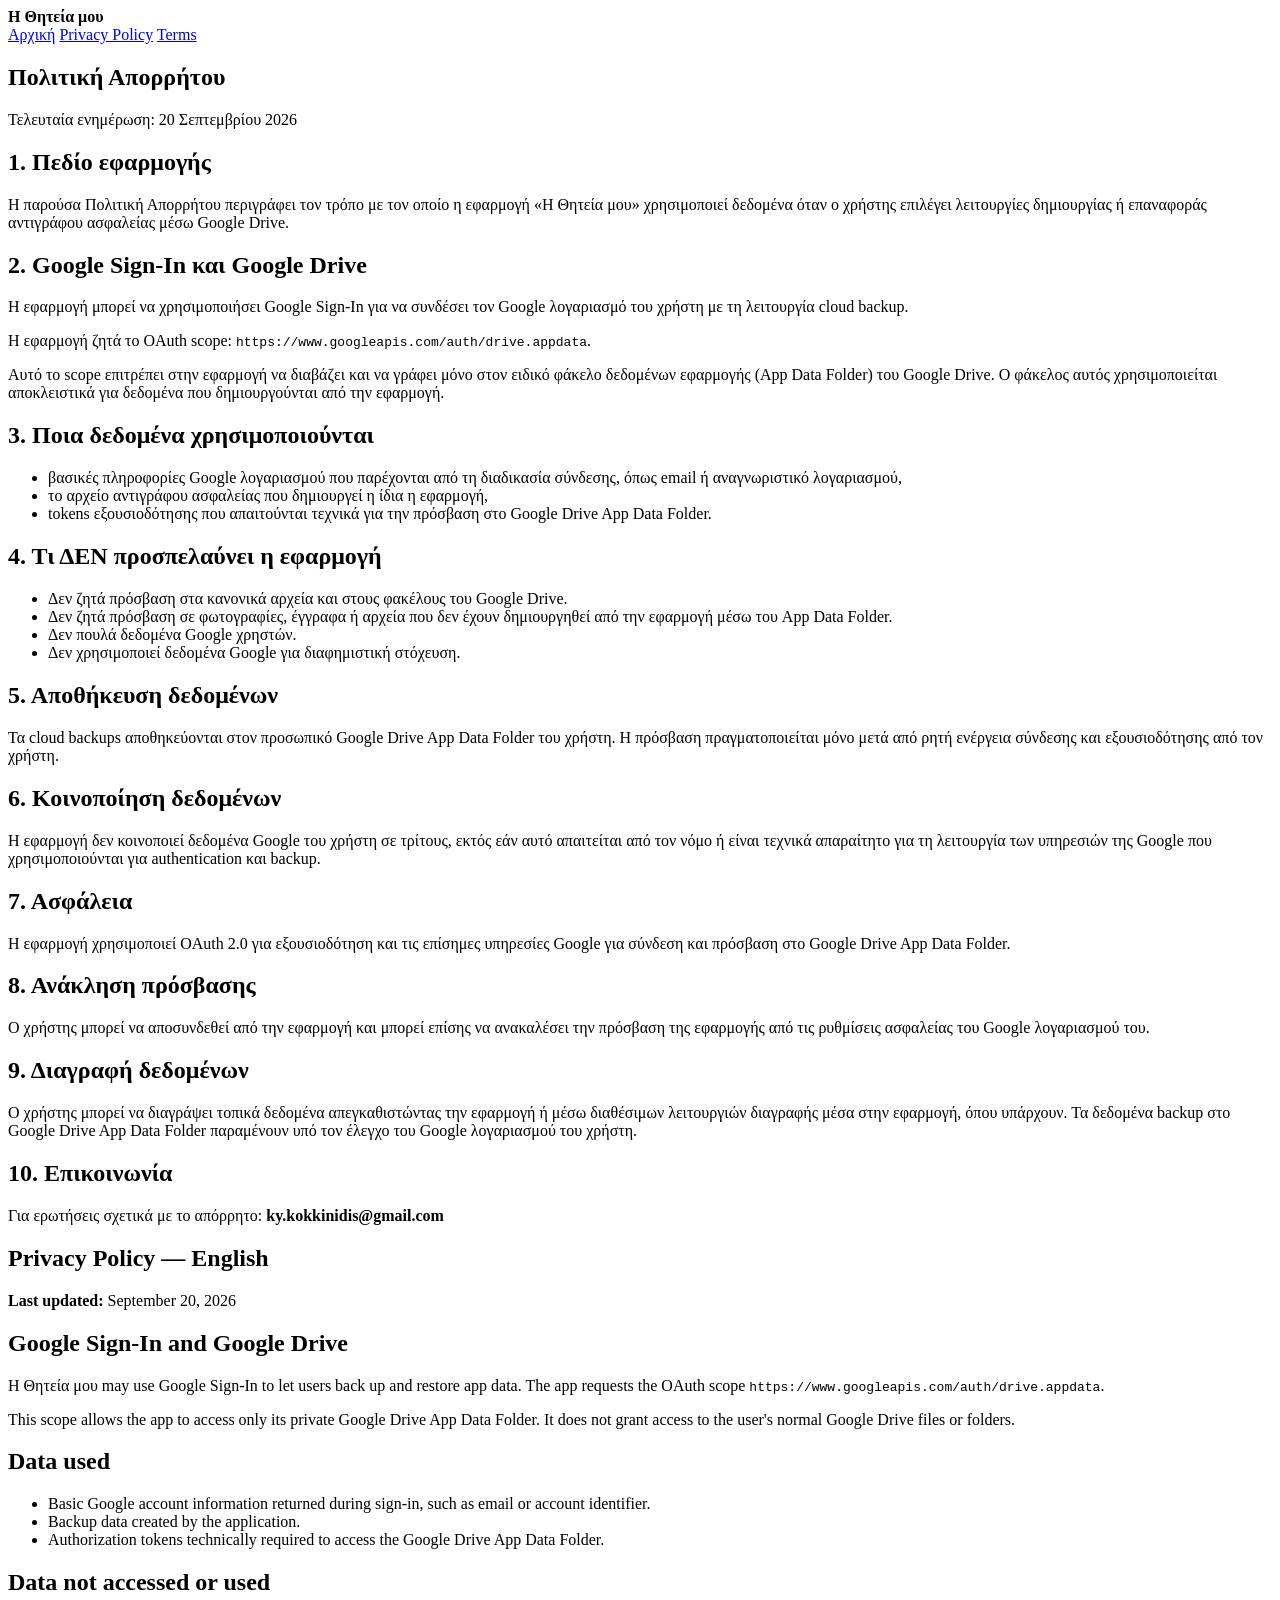
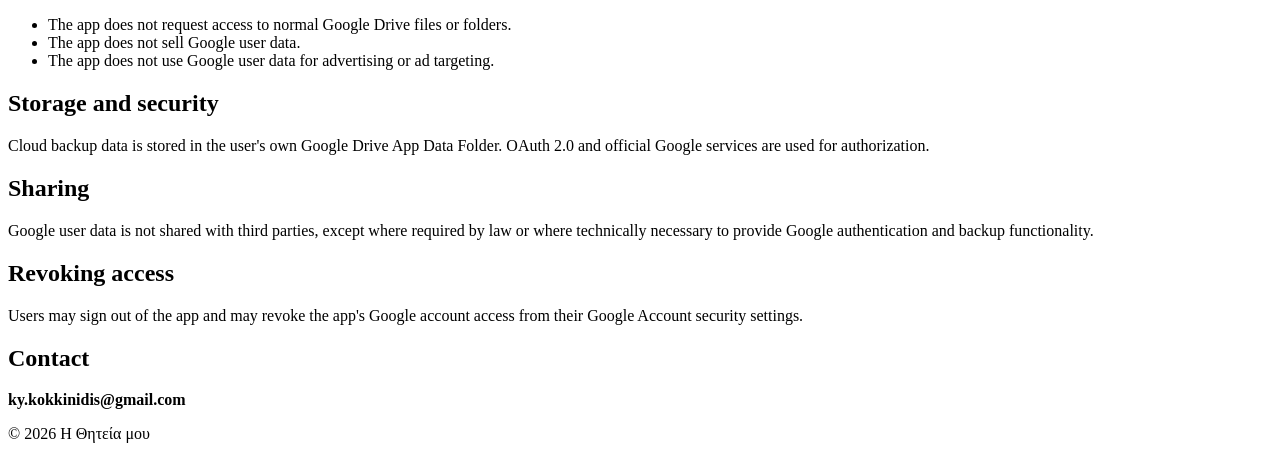
==== privacy.html @ b086dd26 "Add public GitHub Pages site" ====
<!doctype html>
<html lang="el">
<head>
  <meta charset="utf-8">
  <meta name="viewport" content="width=device-width,initial-scale=1">
  <title>Privacy Policy - Η Θητεία μου</title>
  <link rel="stylesheet" href="styles.css">
</head>
<body>
<header>
  <div class="container">
    <nav>
      <strong>Η Θητεία μου</strong>
      <div class="links">
        <a href="index.html">Αρχική</a>
        <a href="privacy.html">Privacy Policy</a>
        <a href="terms.html">Terms</a>
      </div>
    </nav>
  </div>
</header>
<main class="container">
  <section class="hero">
    <h1>Πολιτική Απορρήτου</h1>
    <p class="muted">Τελευταία ενημέρωση: 20 Σεπτεμβρίου 2026</p>
  </section>
  <div class="card">
    <h2>1. Πεδίο εφαρμογής</h2>
    <p>Η παρούσα Πολιτική Απορρήτου περιγράφει τον τρόπο με τον οποίο η εφαρμογή «Η Θητεία μου» χρησιμοποιεί δεδομένα όταν ο χρήστης επιλέγει λειτουργίες δημιουργίας ή επαναφοράς αντιγράφου ασφαλείας μέσω Google Drive.</p>
    <h2>2. Google Sign-In και Google Drive</h2>
    <p>Η εφαρμογή μπορεί να χρησιμοποιήσει Google Sign-In για να συνδέσει τον Google λογαριασμό του χρήστη με τη λειτουργία cloud backup.</p>
    <p>Η εφαρμογή ζητά το OAuth scope: <code>https://www.googleapis.com/auth/drive.appdata</code>.</p>
    <p>Αυτό το scope επιτρέπει στην εφαρμογή να διαβάζει και να γράφει μόνο στον ειδικό φάκελο δεδομένων εφαρμογής (App Data Folder) του Google Drive. Ο φάκελος αυτός χρησιμοποιείται αποκλειστικά για δεδομένα που δημιουργούνται από την εφαρμογή.</p>
    <h2>3. Ποια δεδομένα χρησιμοποιούνται</h2>
    <ul>
      <li>βασικές πληροφορίες Google λογαριασμού που παρέχονται από τη διαδικασία σύνδεσης, όπως email ή αναγνωριστικό λογαριασμού,</li>
      <li>το αρχείο αντιγράφου ασφαλείας που δημιουργεί η ίδια η εφαρμογή,</li>
      <li>tokens εξουσιοδότησης που απαιτούνται τεχνικά για την πρόσβαση στο Google Drive App Data Folder.</li>
    </ul>
    <h2>4. Τι ΔΕΝ προσπελαύνει η εφαρμογή</h2>
    <ul>
      <li>Δεν ζητά πρόσβαση στα κανονικά αρχεία και στους φακέλους του Google Drive.</li>
      <li>Δεν ζητά πρόσβαση σε φωτογραφίες, έγγραφα ή αρχεία που δεν έχουν δημιουργηθεί από την εφαρμογή μέσω του App Data Folder.</li>
      <li>Δεν πουλά δεδομένα Google χρηστών.</li>
      <li>Δεν χρησιμοποιεί δεδομένα Google για διαφημιστική στόχευση.</li>
    </ul>
    <h2>5. Αποθήκευση δεδομένων</h2>
    <p>Τα cloud backups αποθηκεύονται στον προσωπικό Google Drive App Data Folder του χρήστη. Η πρόσβαση πραγματοποιείται μόνο μετά από ρητή ενέργεια σύνδεσης και εξουσιοδότησης από τον χρήστη.</p>
    <h2>6. Κοινοποίηση δεδομένων</h2>
    <p>Η εφαρμογή δεν κοινοποιεί δεδομένα Google του χρήστη σε τρίτους, εκτός εάν αυτό απαιτείται από τον νόμο ή είναι τεχνικά απαραίτητο για τη λειτουργία των υπηρεσιών της Google που χρησιμοποιούνται για authentication και backup.</p>
    <h2>7. Ασφάλεια</h2>
    <p>Η εφαρμογή χρησιμοποιεί OAuth 2.0 για εξουσιοδότηση και τις επίσημες υπηρεσίες Google για σύνδεση και πρόσβαση στο Google Drive App Data Folder.</p>
    <h2>8. Ανάκληση πρόσβασης</h2>
    <p>Ο χρήστης μπορεί να αποσυνδεθεί από την εφαρμογή και μπορεί επίσης να ανακαλέσει την πρόσβαση της εφαρμογής από τις ρυθμίσεις ασφαλείας του Google λογαριασμού του.</p>
    <h2>9. Διαγραφή δεδομένων</h2>
    <p>Ο χρήστης μπορεί να διαγράψει τοπικά δεδομένα απεγκαθιστώντας την εφαρμογή ή μέσω διαθέσιμων λειτουργιών διαγραφής μέσα στην εφαρμογή, όπου υπάρχουν. Τα δεδομένα backup στο Google Drive App Data Folder παραμένουν υπό τον έλεγχο του Google λογαριασμού του χρήστη.</p>
    <h2>10. Επικοινωνία</h2>
    <p>Για ερωτήσεις σχετικά με το απόρρητο: <strong>ky.kokkinidis@gmail.com</strong></p>
  </div>
  <section class="lang-block">
    <h1>Privacy Policy — English</h1>
    <div class="card">
      <p><strong>Last updated:</strong> September 20, 2026</p>
      <h2>Google Sign-In and Google Drive</h2>
      <p>Η Θητεία μου may use Google Sign-In to let users back up and restore app data. The app requests the OAuth scope <code>https://www.googleapis.com/auth/drive.appdata</code>.</p>
      <p>This scope allows the app to access only its private Google Drive App Data Folder. It does not grant access to the user's normal Google Drive files or folders.</p>
      <h2>Data used</h2>
      <ul>
        <li>Basic Google account information returned during sign-in, such as email or account identifier.</li>
        <li>Backup data created by the application.</li>
        <li>Authorization tokens technically required to access the Google Drive App Data Folder.</li>
      </ul>
      <h2>Data not accessed or used</h2>
      <ul>
        <li>The app does not request access to normal Google Drive files or folders.</li>
        <li>The app does not sell Google user data.</li>
        <li>The app does not use Google user data for advertising or ad targeting.</li>
      </ul>
      <h2>Storage and security</h2>
      <p>Cloud backup data is stored in the user's own Google Drive App Data Folder. OAuth 2.0 and official Google services are used for authorization.</p>
      <h2>Sharing</h2>
      <p>Google user data is not shared with third parties, except where required by law or where technically necessary to provide Google authentication and backup functionality.</p>
      <h2>Revoking access</h2>
      <p>Users may sign out of the app and may revoke the app's Google account access from their Google Account security settings.</p>
      <h2>Contact</h2>
      <p><strong>ky.kokkinidis@gmail.com</strong></p>
    </div>
  </section>
</main>
<footer><div class="container">© 2026 Η Θητεία μου</div></footer>
</body>
</html>
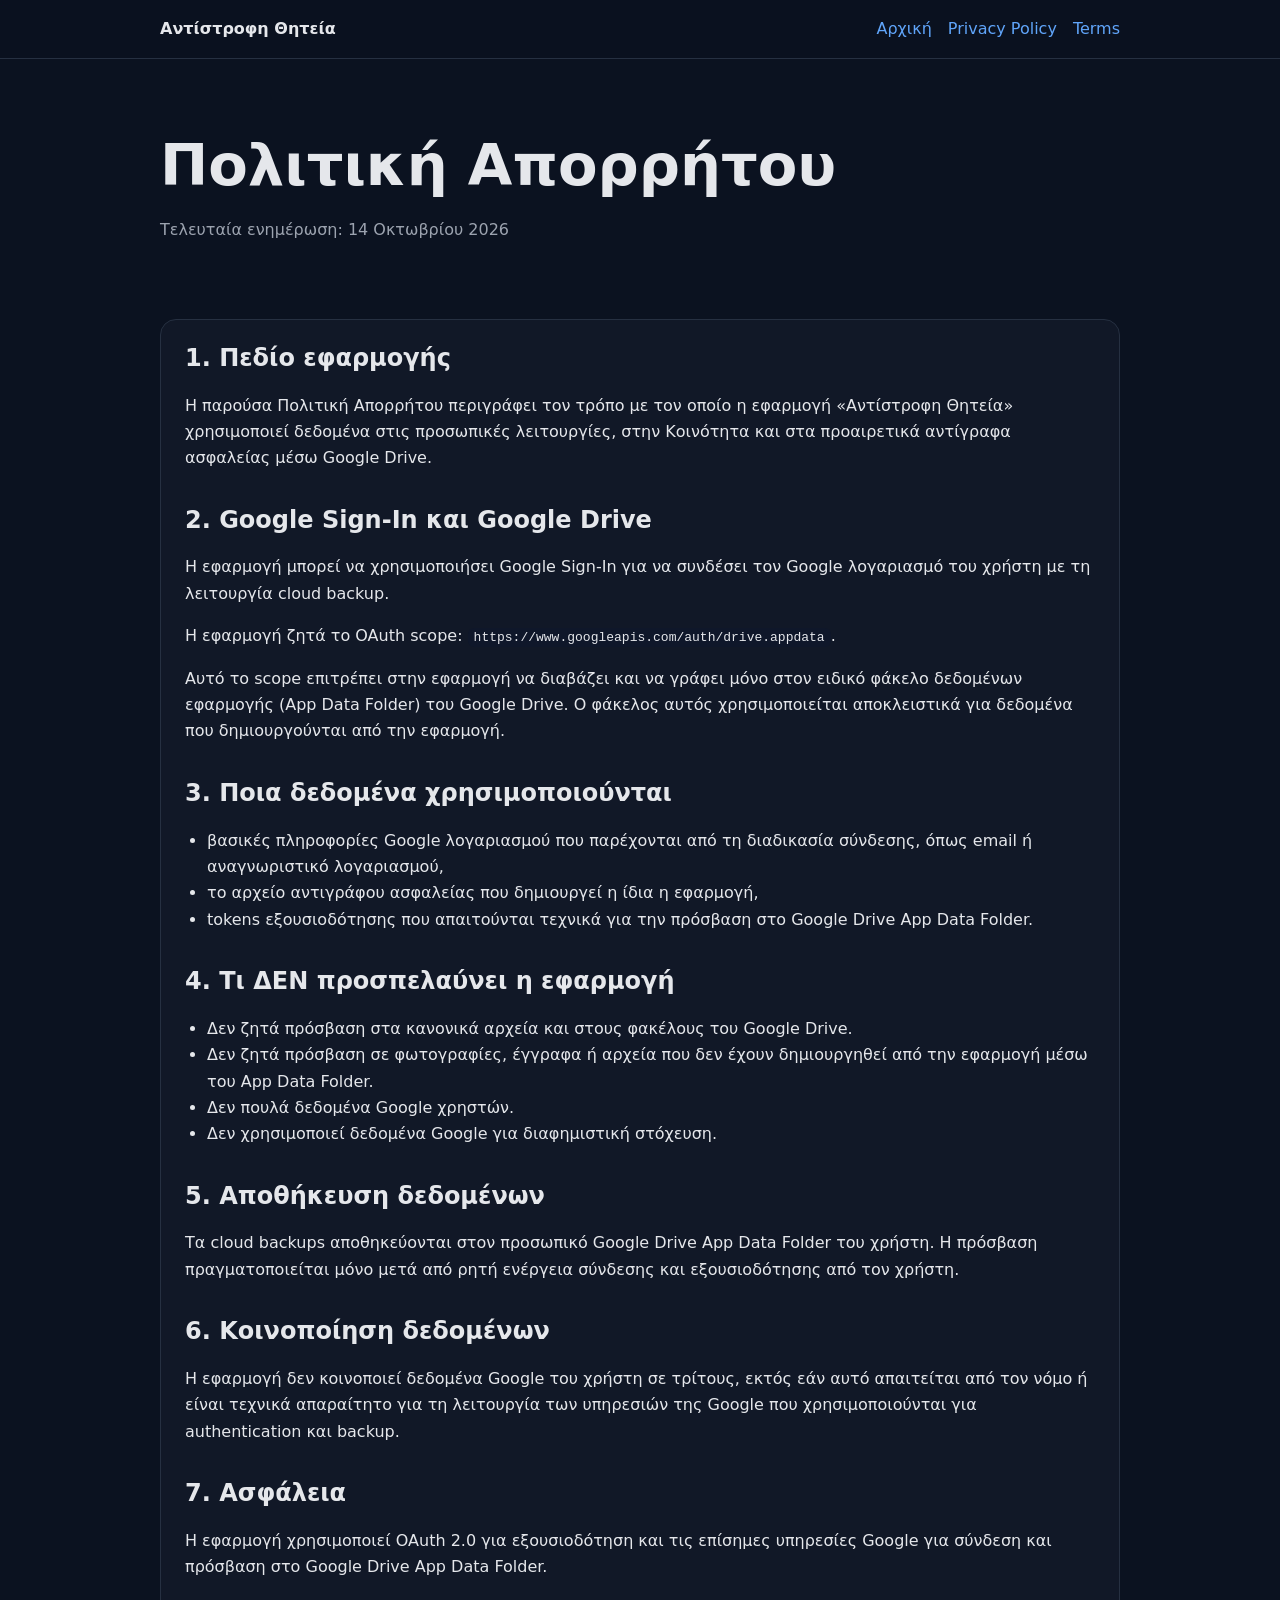
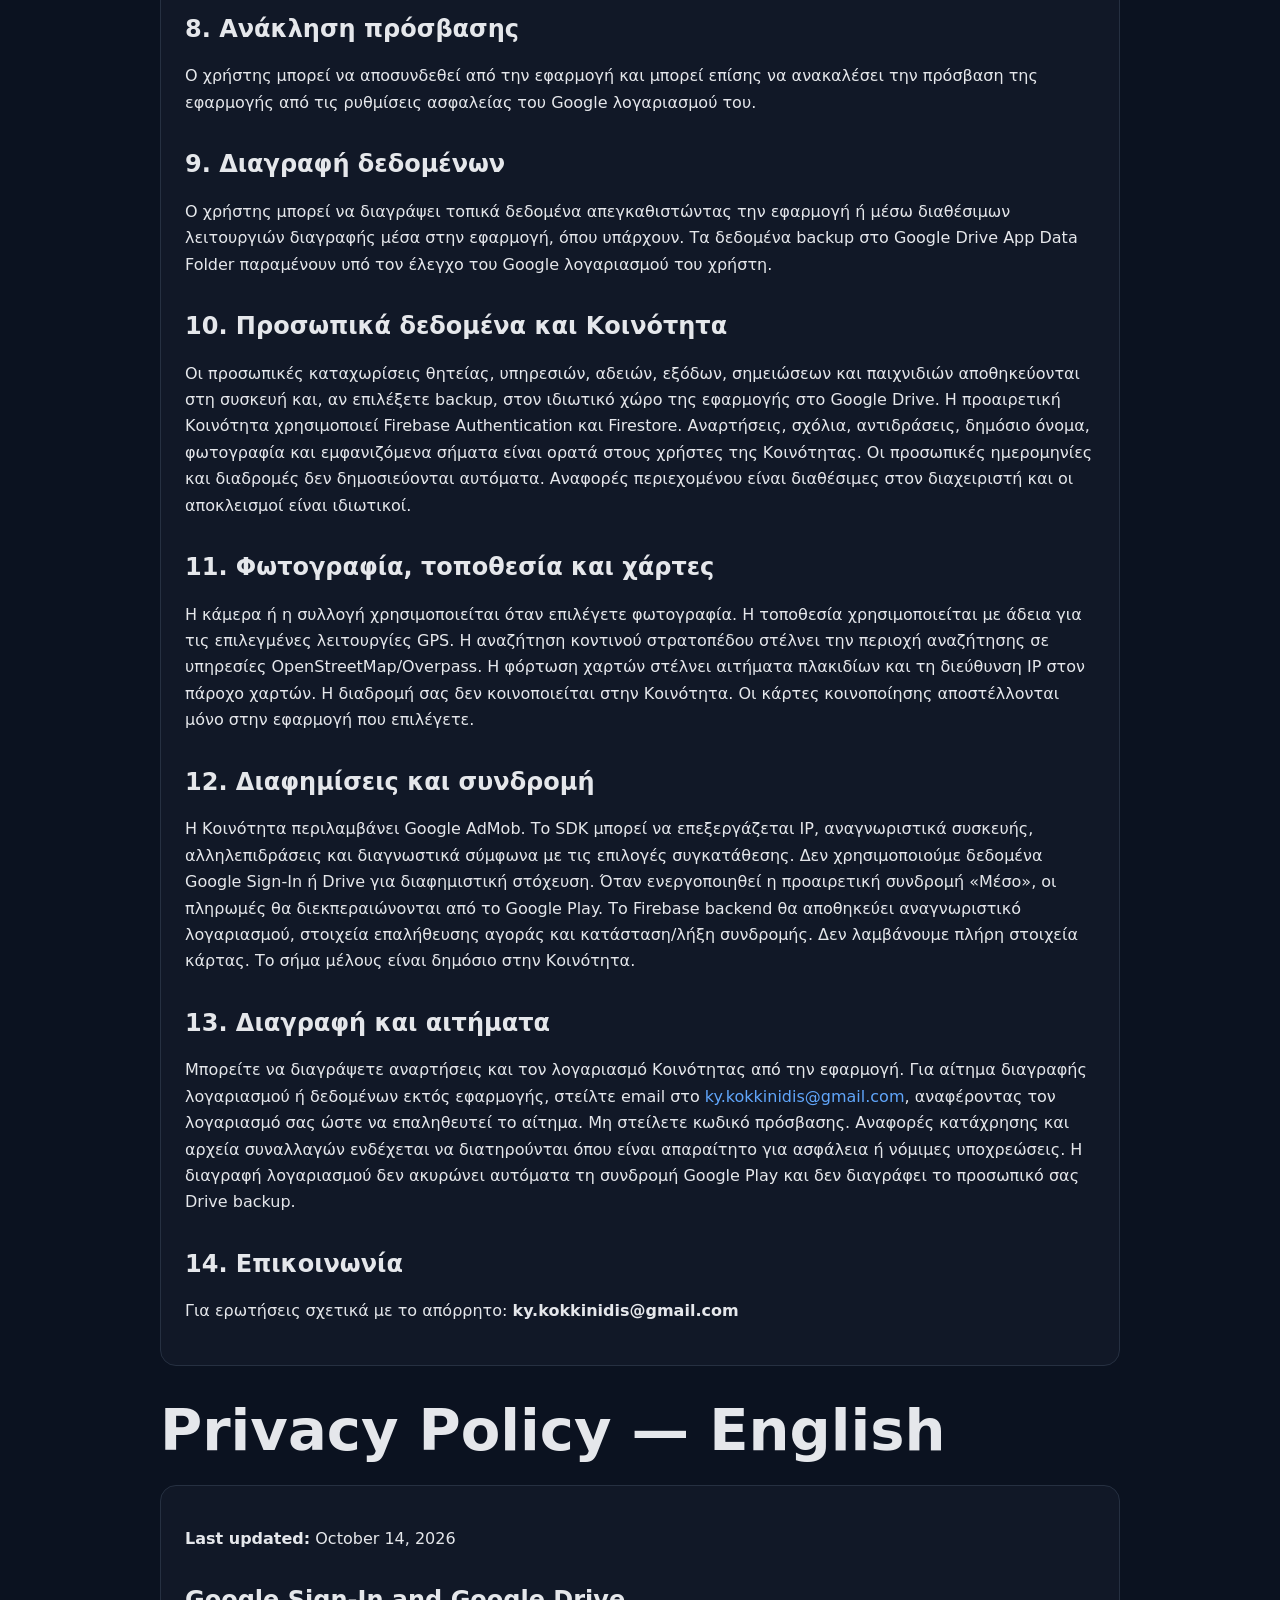
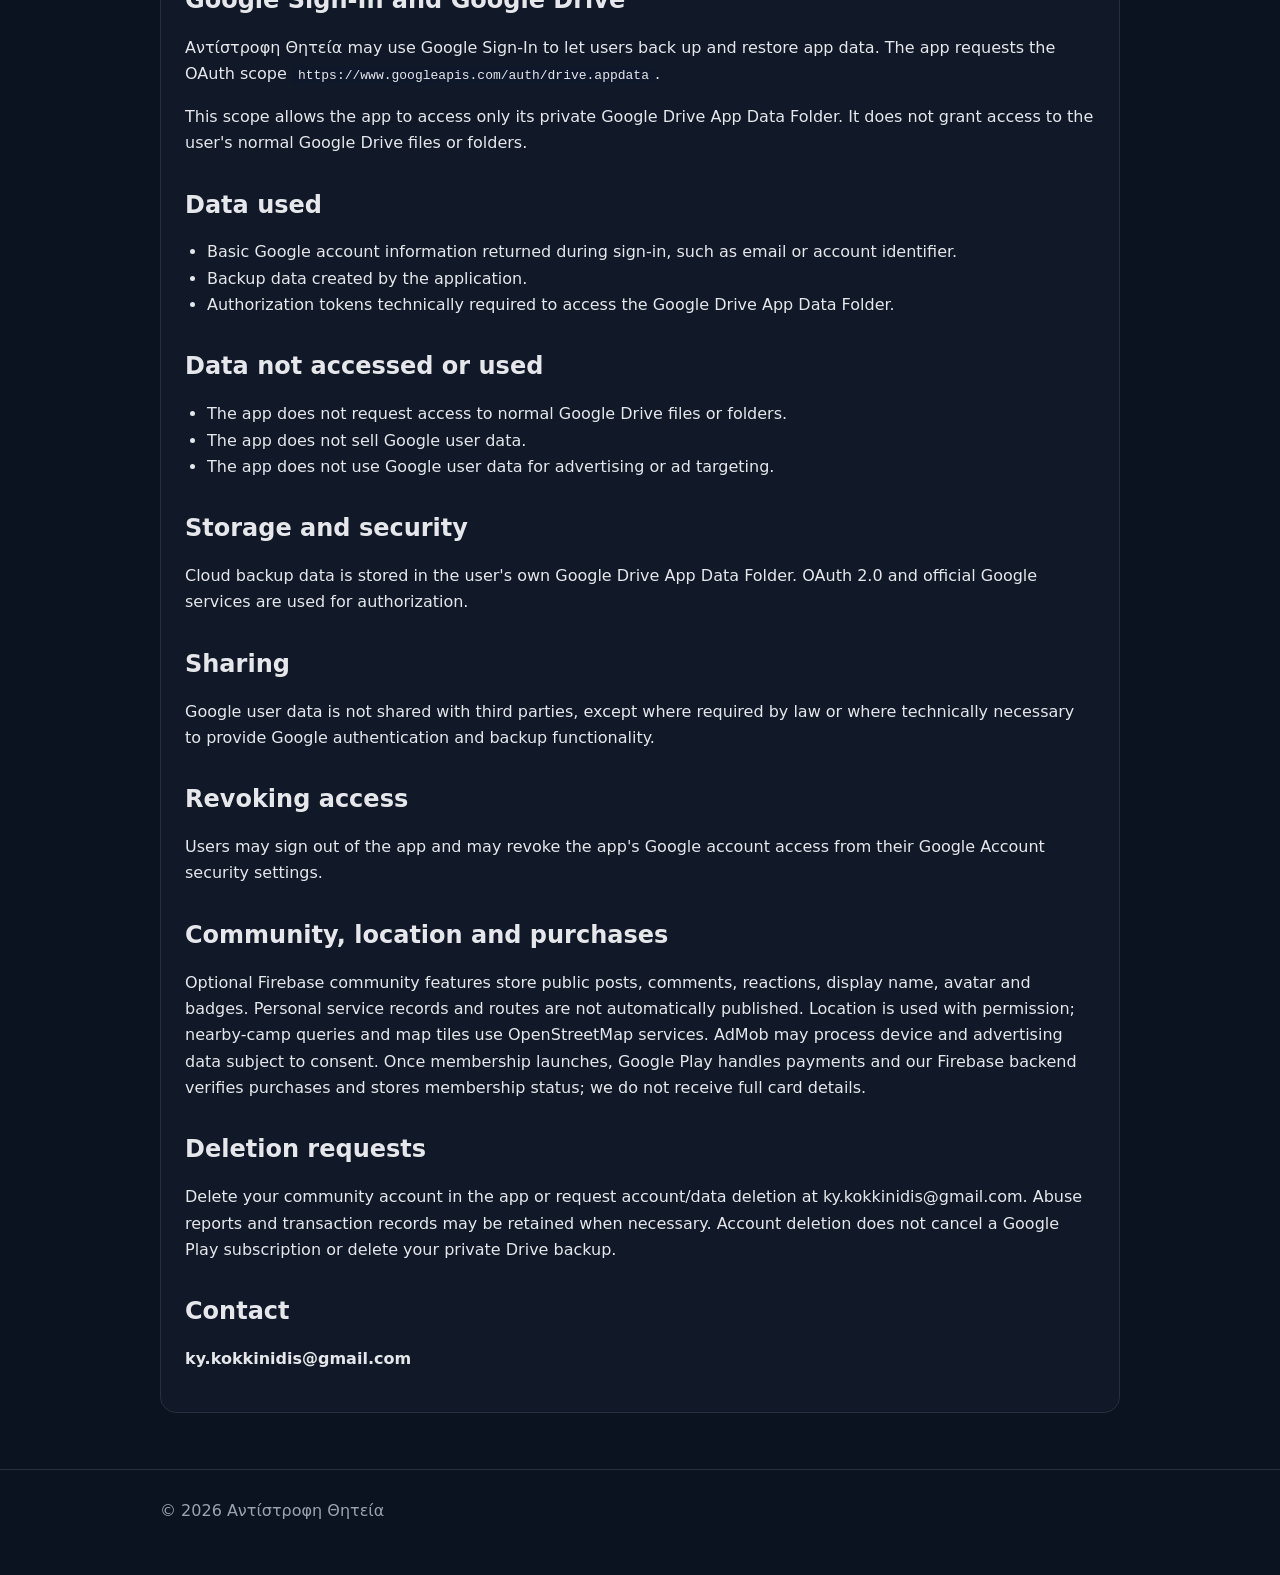
==== commit b2fc9b90: "Update site for Antistrofi Thiteia, upcoming features and membership" ====
--- a/privacy.html
+++ b/privacy.html
@@ -3,14 +3,14 @@
 <head>
   <meta charset="utf-8">
   <meta name="viewport" content="width=device-width,initial-scale=1">
-  <title>Privacy Policy - Η Θητεία μου</title>
+  <title>Privacy Policy - Αντίστροφη Θητεία</title>
   <link rel="stylesheet" href="styles.css">
 </head>
 <body>
 <header>
   <div class="container">
     <nav>
-      <strong>Η Θητεία μου</strong>
+      <strong>Αντίστροφη Θητεία</strong>
       <div class="links">
         <a href="index.html">Αρχική</a>
         <a href="privacy.html">Privacy Policy</a>
@@ -22,11 +22,11 @@
 <main class="container">
   <section class="hero">
     <h1>Πολιτική Απορρήτου</h1>
-    <p class="muted">Τελευταία ενημέρωση: 20 Σεπτεμβρίου 2026</p>
+    <p class="muted">Τελευταία ενημέρωση: 14 Οκτωβρίου 2026</p>
   </section>
   <div class="card">
     <h2>1. Πεδίο εφαρμογής</h2>
-    <p>Η παρούσα Πολιτική Απορρήτου περιγράφει τον τρόπο με τον οποίο η εφαρμογή «Η Θητεία μου» χρησιμοποιεί δεδομένα όταν ο χρήστης επιλέγει λειτουργίες δημιουργίας ή επαναφοράς αντιγράφου ασφαλείας μέσω Google Drive.</p>
+    <p>Η παρούσα Πολιτική Απορρήτου περιγράφει τον τρόπο με τον οποίο η εφαρμογή «Αντίστροφη Θητεία» χρησιμοποιεί δεδομένα στις προσωπικές λειτουργίες, στην Κοινότητα και στα προαιρετικά αντίγραφα ασφαλείας μέσω Google Drive.</p>
     <h2>2. Google Sign-In και Google Drive</h2>
     <p>Η εφαρμογή μπορεί να χρησιμοποιήσει Google Sign-In για να συνδέσει τον Google λογαριασμό του χρήστη με τη λειτουργία cloud backup.</p>
     <p>Η εφαρμογή ζητά το OAuth scope: <code>https://www.googleapis.com/auth/drive.appdata</code>.</p>
@@ -54,15 +54,18 @@
     <p>Ο χρήστης μπορεί να αποσυνδεθεί από την εφαρμογή και μπορεί επίσης να ανακαλέσει την πρόσβαση της εφαρμογής από τις ρυθμίσεις ασφαλείας του Google λογαριασμού του.</p>
     <h2>9. Διαγραφή δεδομένων</h2>
     <p>Ο χρήστης μπορεί να διαγράψει τοπικά δεδομένα απεγκαθιστώντας την εφαρμογή ή μέσω διαθέσιμων λειτουργιών διαγραφής μέσα στην εφαρμογή, όπου υπάρχουν. Τα δεδομένα backup στο Google Drive App Data Folder παραμένουν υπό τον έλεγχο του Google λογαριασμού του χρήστη.</p>
-    <h2>10. Επικοινωνία</h2>
+<h2>10. Προσωπικά δεδομένα και Κοινότητα</h2><p>Οι προσωπικές καταχωρίσεις θητείας, υπηρεσιών, αδειών, εξόδων, σημειώσεων και παιχνιδιών αποθηκεύονται στη συσκευή και, αν επιλέξετε backup, στον ιδιωτικό χώρο της εφαρμογής στο Google Drive. Η προαιρετική Κοινότητα χρησιμοποιεί Firebase Authentication και Firestore. Αναρτήσεις, σχόλια, αντιδράσεις, δημόσιο όνομα, φωτογραφία και εμφανιζόμενα σήματα είναι ορατά στους χρήστες της Κοινότητας. Οι προσωπικές ημερομηνίες και διαδρομές δεν δημοσιεύονται αυτόματα. Αναφορές περιεχομένου είναι διαθέσιμες στον διαχειριστή και οι αποκλεισμοί είναι ιδιωτικοί.</p>
+<h2>11. Φωτογραφία, τοποθεσία και χάρτες</h2><p>Η κάμερα ή η συλλογή χρησιμοποιείται όταν επιλέγετε φωτογραφία. Η τοποθεσία χρησιμοποιείται με άδεια για τις επιλεγμένες λειτουργίες GPS. Η αναζήτηση κοντινού στρατοπέδου στέλνει την περιοχή αναζήτησης σε υπηρεσίες OpenStreetMap/Overpass. Η φόρτωση χαρτών στέλνει αιτήματα πλακιδίων και τη διεύθυνση IP στον πάροχο χαρτών. Η διαδρομή σας δεν κοινοποιείται στην Κοινότητα. Οι κάρτες κοινοποίησης αποστέλλονται μόνο στην εφαρμογή που επιλέγετε.</p>
+<h2>12. Διαφημίσεις και συνδρομή</h2><p>Η Κοινότητα περιλαμβάνει Google AdMob. Το SDK μπορεί να επεξεργάζεται IP, αναγνωριστικά συσκευής, αλληλεπιδράσεις και διαγνωστικά σύμφωνα με τις επιλογές συγκατάθεσης. Δεν χρησιμοποιούμε δεδομένα Google Sign-In ή Drive για διαφημιστική στόχευση. Όταν ενεργοποιηθεί η προαιρετική συνδρομή «Μέσο», οι πληρωμές θα διεκπεραιώνονται από το Google Play. Το Firebase backend θα αποθηκεύει αναγνωριστικό λογαριασμού, στοιχεία επαλήθευσης αγοράς και κατάσταση/λήξη συνδρομής. Δεν λαμβάνουμε πλήρη στοιχεία κάρτας. Το σήμα μέλους είναι δημόσιο στην Κοινότητα.</p>
+<h2>13. Διαγραφή και αιτήματα</h2><p>Μπορείτε να διαγράψετε αναρτήσεις και τον λογαριασμό Κοινότητας από την εφαρμογή. Για αίτημα διαγραφής λογαριασμού ή δεδομένων εκτός εφαρμογής, στείλτε email στο <a href="mailto:ky.kokkinidis@gmail.com?subject=Αίτημα%20διαγραφής">ky.kokkinidis@gmail.com</a>, αναφέροντας τον λογαριασμό σας ώστε να επαληθευτεί το αίτημα. Μη στείλετε κωδικό πρόσβασης. Αναφορές κατάχρησης και αρχεία συναλλαγών ενδέχεται να διατηρούνται όπου είναι απαραίτητο για ασφάλεια ή νόμιμες υποχρεώσεις. Η διαγραφή λογαριασμού δεν ακυρώνει αυτόματα τη συνδρομή Google Play και δεν διαγράφει το προσωπικό σας Drive backup.</p>    <h2>14. Επικοινωνία</h2>
     <p>Για ερωτήσεις σχετικά με το απόρρητο: <strong>ky.kokkinidis@gmail.com</strong></p>
   </div>
   <section class="lang-block">
     <h1>Privacy Policy — English</h1>
     <div class="card">
-      <p><strong>Last updated:</strong> September 20, 2026</p>
+      <p><strong>Last updated:</strong> October 14, 2026</p>
       <h2>Google Sign-In and Google Drive</h2>
-      <p>Η Θητεία μου may use Google Sign-In to let users back up and restore app data. The app requests the OAuth scope <code>https://www.googleapis.com/auth/drive.appdata</code>.</p>
+      <p>Αντίστροφη Θητεία may use Google Sign-In to let users back up and restore app data. The app requests the OAuth scope <code>https://www.googleapis.com/auth/drive.appdata</code>.</p>
       <p>This scope allows the app to access only its private Google Drive App Data Folder. It does not grant access to the user's normal Google Drive files or folders.</p>
       <h2>Data used</h2>
       <ul>
@@ -82,11 +85,11 @@
       <p>Google user data is not shared with third parties, except where required by law or where technically necessary to provide Google authentication and backup functionality.</p>
       <h2>Revoking access</h2>
       <p>Users may sign out of the app and may revoke the app's Google account access from their Google Account security settings.</p>
-      <h2>Contact</h2>
+      <h2>Community, location and purchases</h2><p>Optional Firebase community features store public posts, comments, reactions, display name, avatar and badges. Personal service records and routes are not automatically published. Location is used with permission; nearby-camp queries and map tiles use OpenStreetMap services. AdMob may process device and advertising data subject to consent. Once membership launches, Google Play handles payments and our Firebase backend verifies purchases and stores membership status; we do not receive full card details.</p><h2>Deletion requests</h2><p>Delete your community account in the app or request account/data deletion at ky.kokkinidis@gmail.com. Abuse reports and transaction records may be retained when necessary. Account deletion does not cancel a Google Play subscription or delete your private Drive backup.</p><h2>Contact</h2>
       <p><strong>ky.kokkinidis@gmail.com</strong></p>
     </div>
   </section>
 </main>
-<footer><div class="container">© 2026 Η Θητεία μου</div></footer>
+<footer><div class="container">© 2026 Αντίστροφη Θητεία</div></footer>
 </body>
 </html>
--- a/styles.css
+++ b/styles.css
@@ -0,0 +1,35 @@
+:root {
+  --bg: #0b1220;
+  --panel: #111827;
+  --text: #e5e7eb;
+  --muted: #9ca3af;
+  --accent: #60a5fa;
+  --border: #263041;
+}
+* { box-sizing: border-box; }
+body {
+  margin: 0;
+  font-family: Inter, system-ui, -apple-system, BlinkMacSystemFont, "Segoe UI", sans-serif;
+  background: var(--bg);
+  color: var(--text);
+  line-height: 1.65;
+}
+.container { width: min(960px, calc(100% - 32px)); margin: 0 auto; }
+header { border-bottom: 1px solid var(--border); background: rgba(11,18,32,.95); position: sticky; top: 0; backdrop-filter: blur(10px); }
+nav { display: flex; gap: 18px; align-items: center; justify-content: space-between; padding: 16px 0; }
+nav .links { display: flex; gap: 16px; flex-wrap: wrap; }
+a { color: var(--accent); text-decoration: none; }
+a:hover { text-decoration: underline; }
+.hero { padding: 72px 0 40px; }
+.card { background: var(--panel); border: 1px solid var(--border); border-radius: 16px; padding: 24px; margin: 20px 0; }
+h1, h2, h3 { line-height: 1.2; }
+h1 { font-size: clamp(2rem, 5vw, 3.6rem); margin: 0 0 16px; }
+h2 { margin-top: 34px; }
+.muted { color: var(--muted); }
+.badge { display: inline-block; border: 1px solid var(--border); border-radius: 999px; padding: 6px 10px; color: var(--muted); font-size: .9rem; }
+footer { border-top: 1px solid var(--border); margin-top: 56px; padding: 28px 0 50px; color: var(--muted); }
+code { background: #0f172a; padding: 2px 6px; border-radius: 6px; }
+ul { padding-left: 22px; }
+.lang-block { margin-top: 30px; }
+.notice { border-left: 4px solid var(--accent); padding-left: 16px; }
+.button{display:inline-block;background:#60a5fa;color:#081120;padding:12px 20px;border-radius:12px;font-weight:700}.button:hover{background:#93c5fd;text-decoration:none}.feature-grid{display:grid;grid-template-columns:repeat(3,1fr);gap:24px}.card h2:first-child{margin-top:0}.membership{border-color:#b99545}a:focus-visible{outline:3px solid #fbbf24;outline-offset:4px}header{z-index:10}@media(max-width:640px){nav{align-items:flex-start;flex-direction:column;gap:10px}.hero{padding-top:40px}.feature-grid{grid-template-columns:1fr;gap:0}.card{padding:20px}code{overflow-wrap:anywhere}}
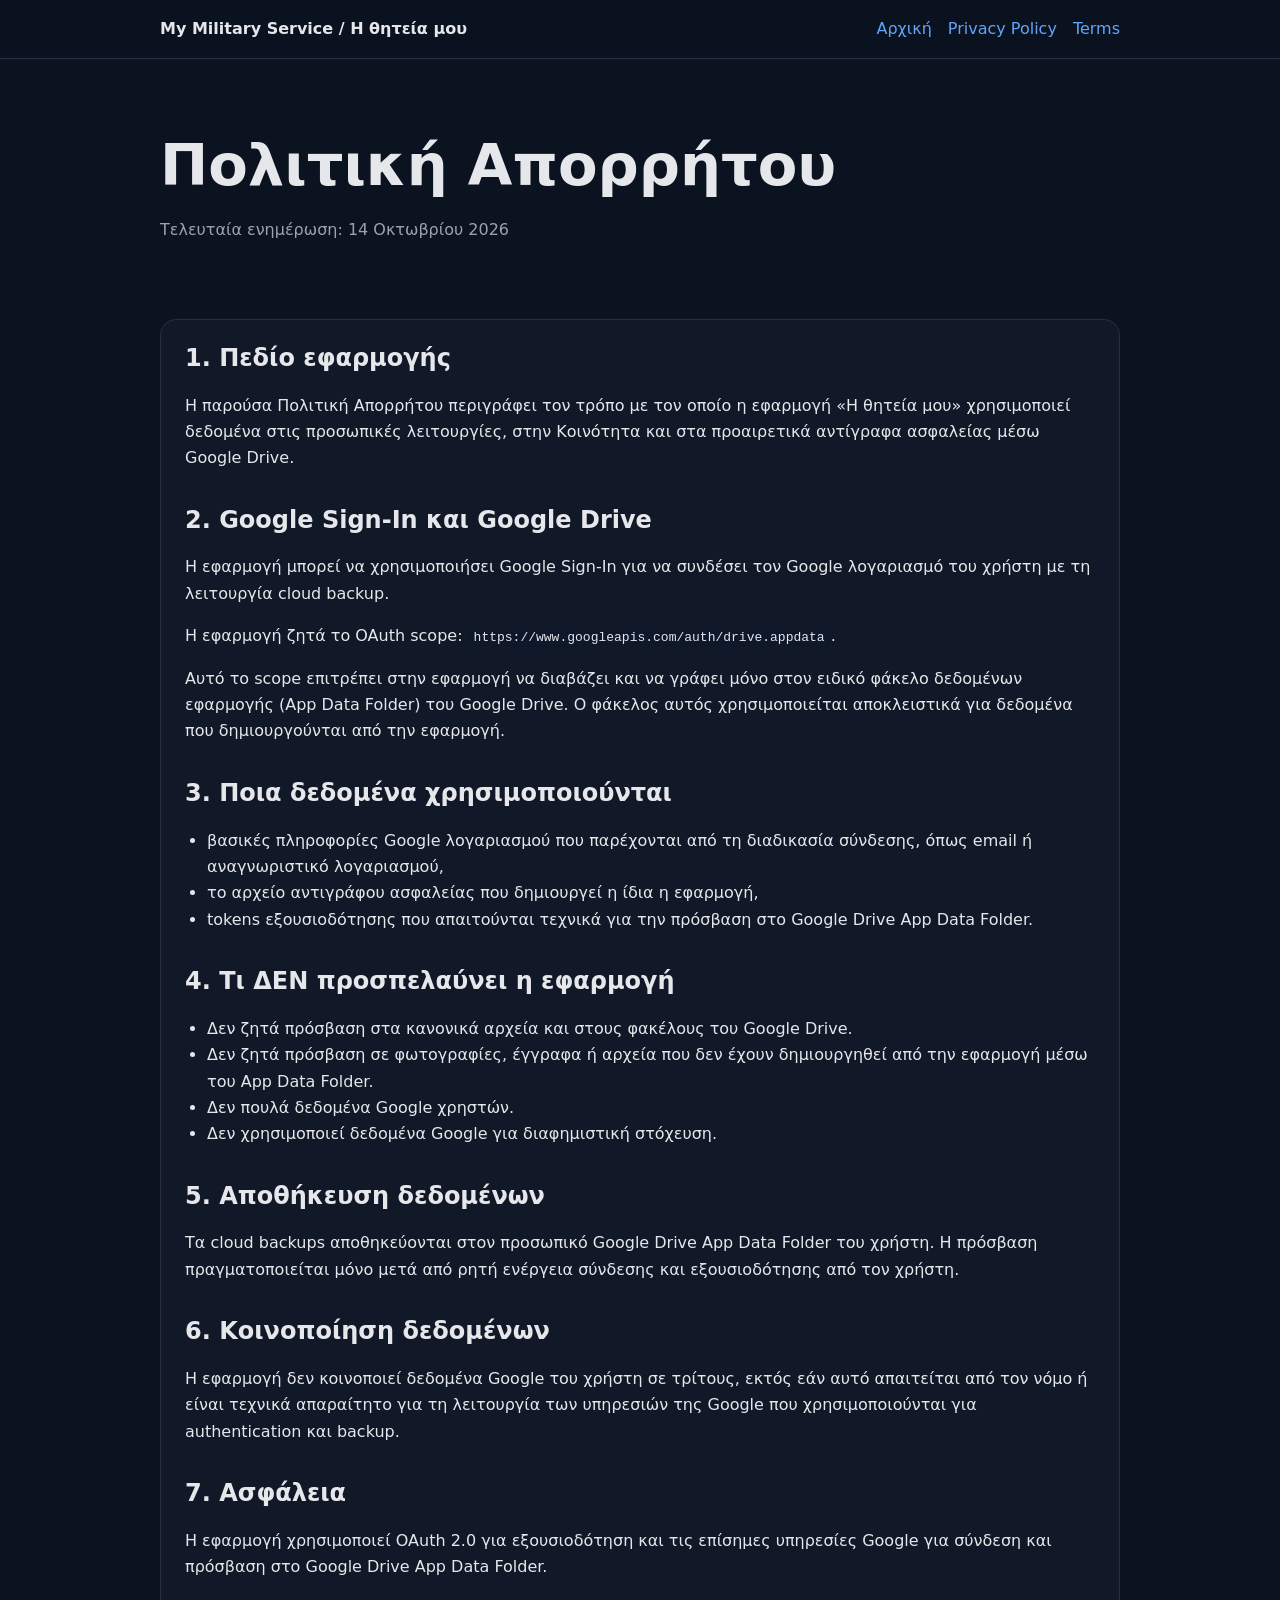
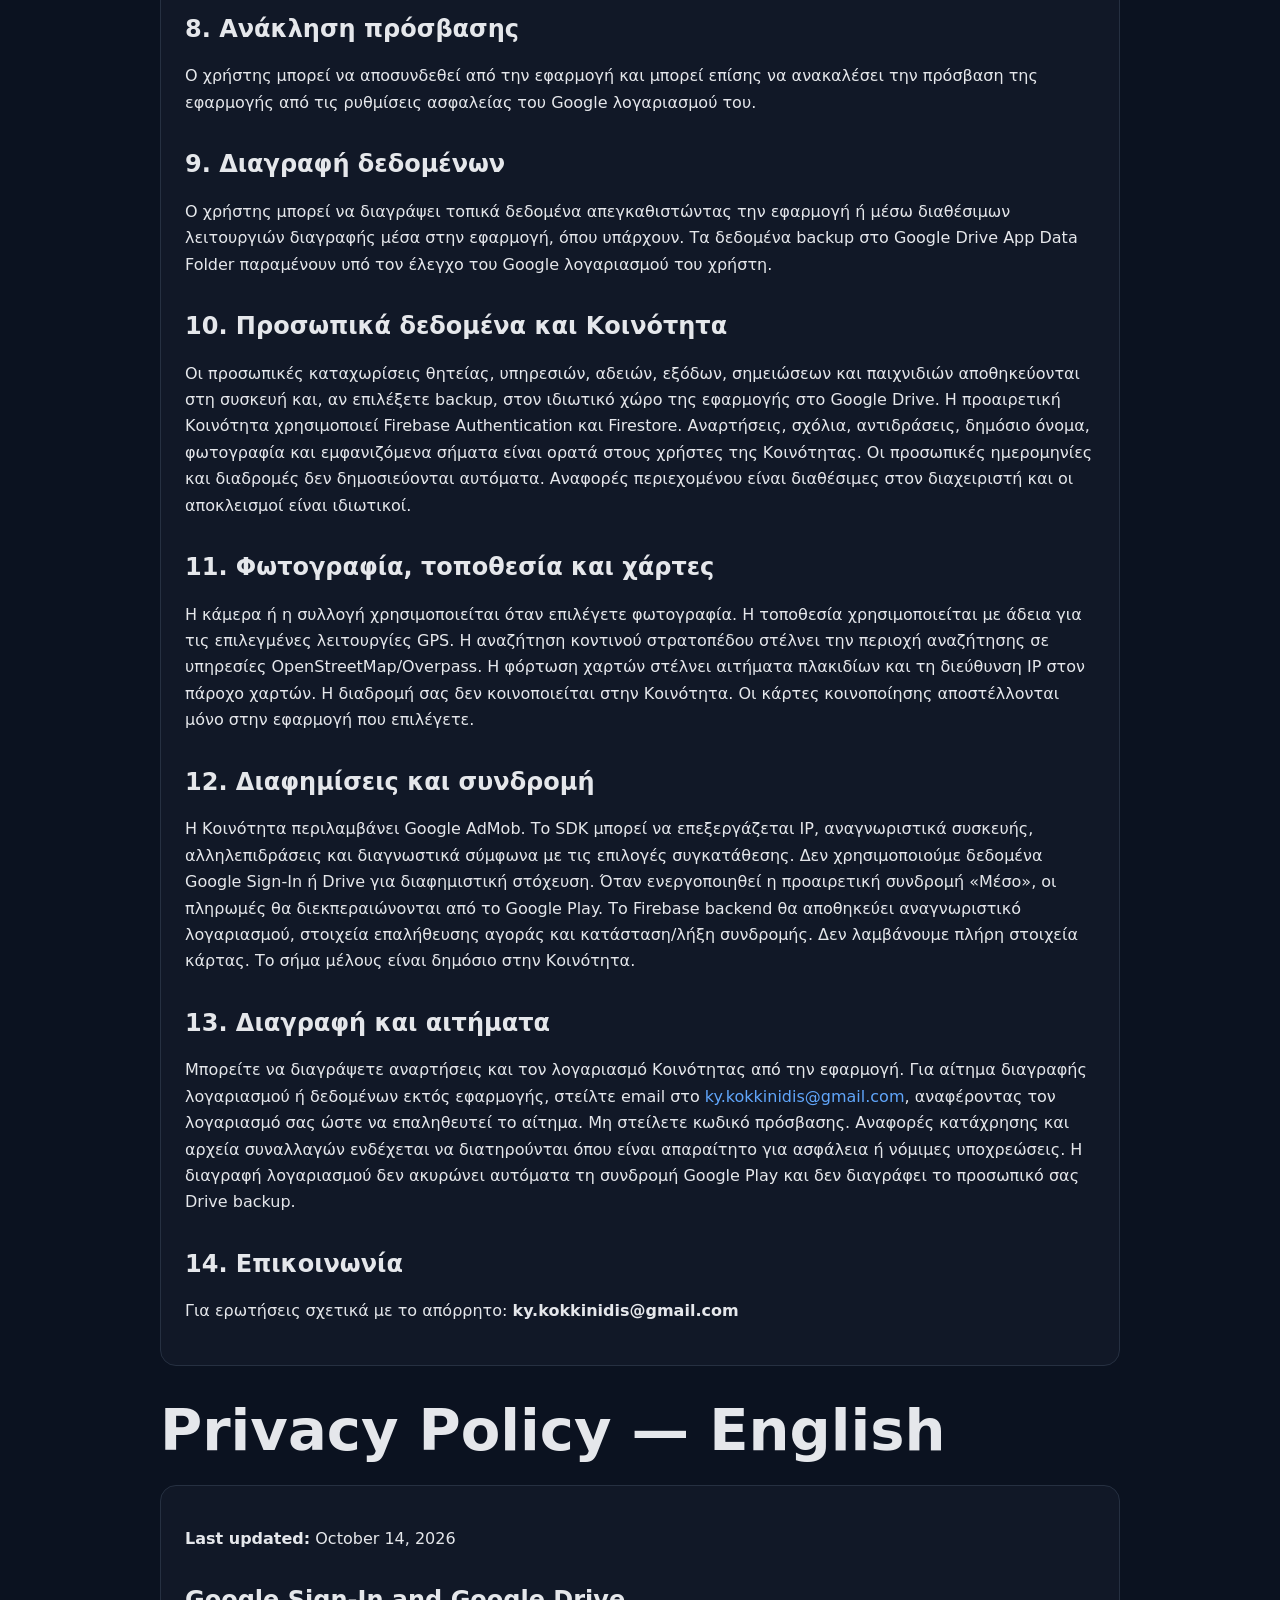
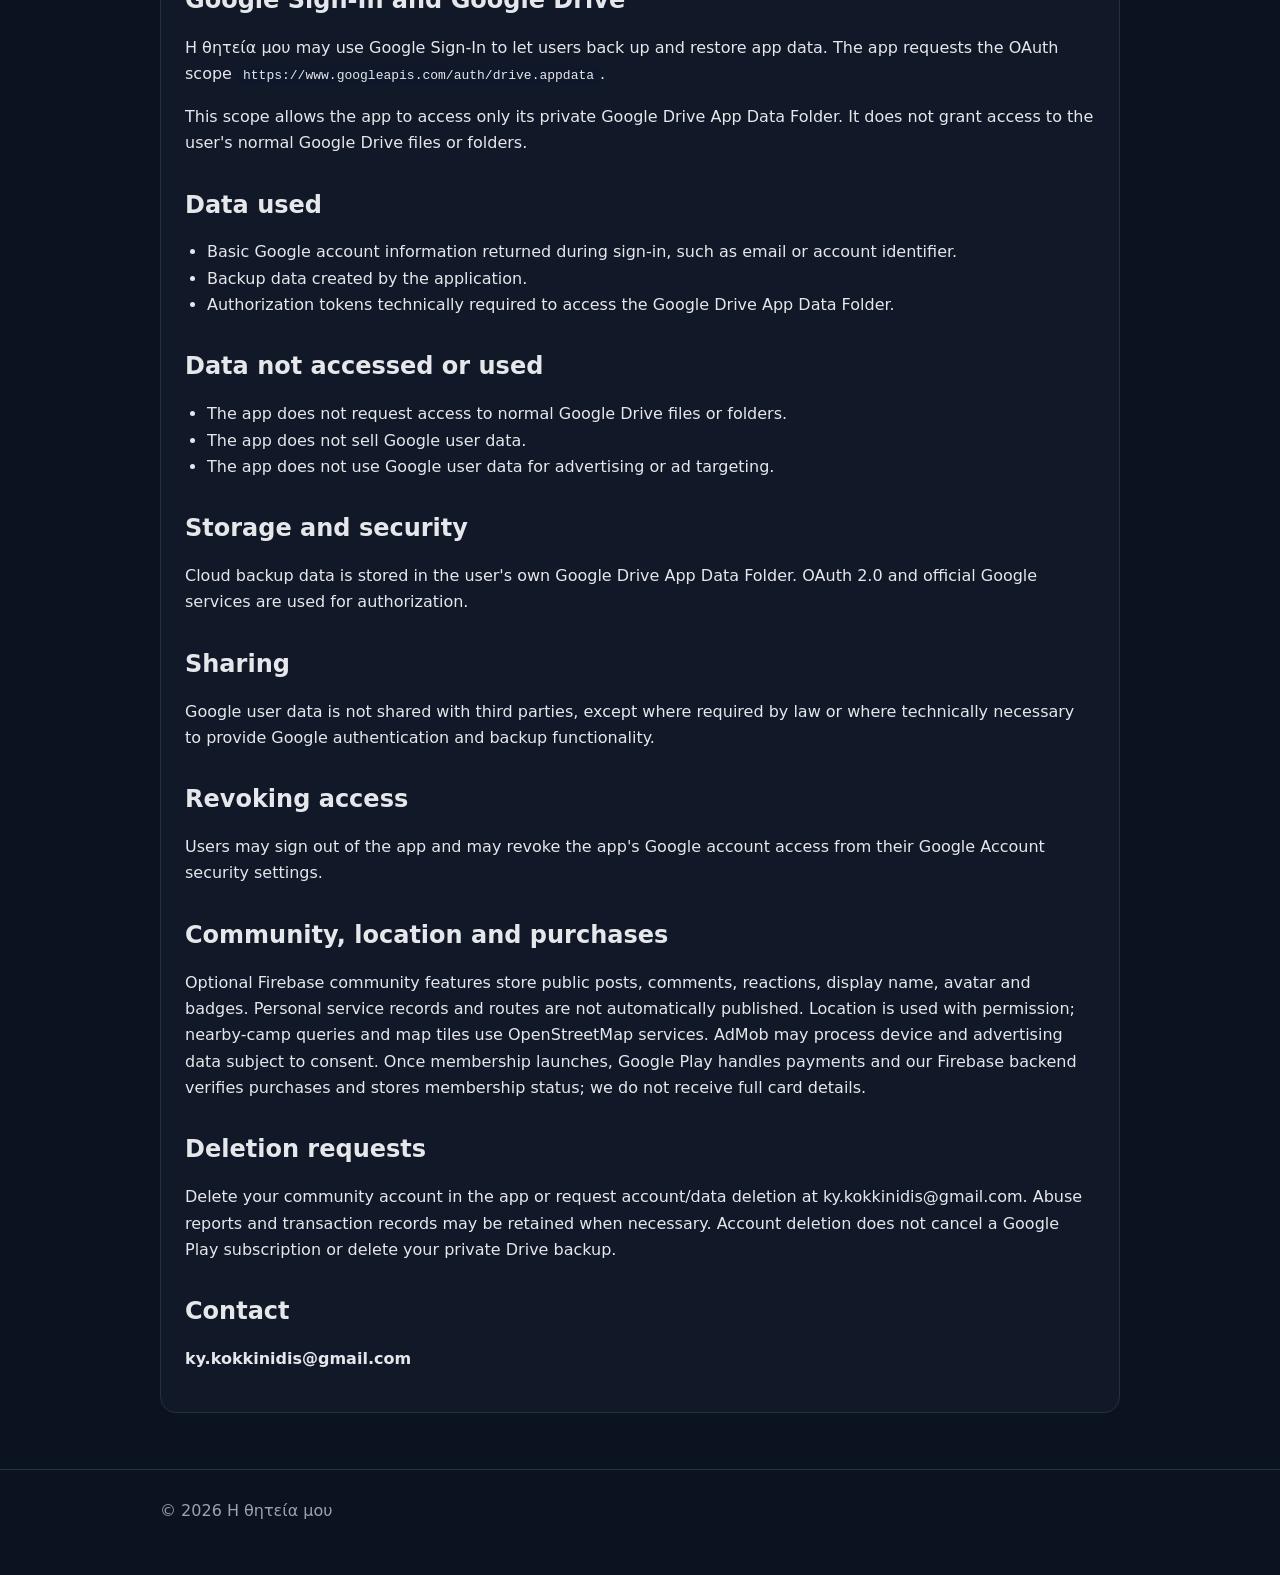
==== commit 899c6194: "Rename app to My Military Service / Η θητεία μου" ====
--- a/privacy.html
+++ b/privacy.html
@@ -3,14 +3,14 @@
 <head>
   <meta charset="utf-8">
   <meta name="viewport" content="width=device-width,initial-scale=1">
-  <title>Privacy Policy - Αντίστροφη Θητεία</title>
+  <title>Privacy Policy - Η θητεία μου</title>
   <link rel="stylesheet" href="styles.css">
 </head>
 <body>
 <header>
   <div class="container">
     <nav>
-      <strong>Αντίστροφη Θητεία</strong>
+      <strong>My Military Service / Η θητεία μου</strong>
       <div class="links">
         <a href="index.html">Αρχική</a>
         <a href="privacy.html">Privacy Policy</a>
@@ -26,7 +26,7 @@
   </section>
   <div class="card">
     <h2>1. Πεδίο εφαρμογής</h2>
-    <p>Η παρούσα Πολιτική Απορρήτου περιγράφει τον τρόπο με τον οποίο η εφαρμογή «Αντίστροφη Θητεία» χρησιμοποιεί δεδομένα στις προσωπικές λειτουργίες, στην Κοινότητα και στα προαιρετικά αντίγραφα ασφαλείας μέσω Google Drive.</p>
+    <p>Η παρούσα Πολιτική Απορρήτου περιγράφει τον τρόπο με τον οποίο η εφαρμογή «Η θητεία μου» χρησιμοποιεί δεδομένα στις προσωπικές λειτουργίες, στην Κοινότητα και στα προαιρετικά αντίγραφα ασφαλείας μέσω Google Drive.</p>
     <h2>2. Google Sign-In και Google Drive</h2>
     <p>Η εφαρμογή μπορεί να χρησιμοποιήσει Google Sign-In για να συνδέσει τον Google λογαριασμό του χρήστη με τη λειτουργία cloud backup.</p>
     <p>Η εφαρμογή ζητά το OAuth scope: <code>https://www.googleapis.com/auth/drive.appdata</code>.</p>
@@ -65,7 +65,7 @@
     <div class="card">
       <p><strong>Last updated:</strong> October 14, 2026</p>
       <h2>Google Sign-In and Google Drive</h2>
-      <p>Αντίστροφη Θητεία may use Google Sign-In to let users back up and restore app data. The app requests the OAuth scope <code>https://www.googleapis.com/auth/drive.appdata</code>.</p>
+      <p>Η θητεία μου may use Google Sign-In to let users back up and restore app data. The app requests the OAuth scope <code>https://www.googleapis.com/auth/drive.appdata</code>.</p>
       <p>This scope allows the app to access only its private Google Drive App Data Folder. It does not grant access to the user's normal Google Drive files or folders.</p>
       <h2>Data used</h2>
       <ul>
@@ -90,6 +90,6 @@
     </div>
   </section>
 </main>
-<footer><div class="container">© 2026 Αντίστροφη Θητεία</div></footer>
+<footer><div class="container">© 2026 Η θητεία μου</div></footer>
 </body>
 </html>
